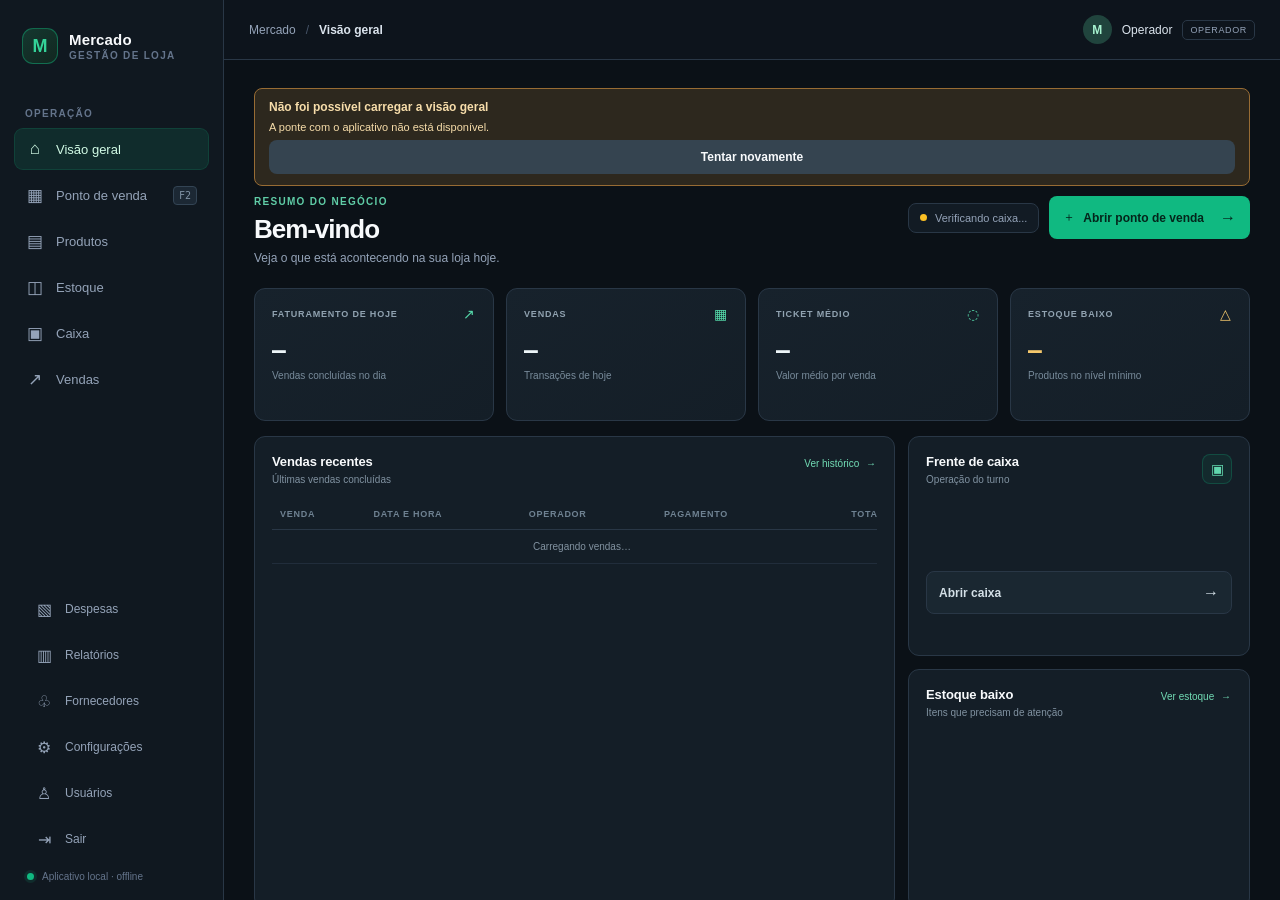
==== Web/home.html @ 5f2fdf57 "Publicar código inicial do CaixaLume" ====
<!doctype html>
<html lang="pt-BR">
  <head>
    <meta charset="utf-8" />
    <meta name="viewport" content="width=device-width, initial-scale=1, viewport-fit=cover" />
    <meta name="color-scheme" content="dark" />
    <title>Mercado · Visão geral</title>
    <link rel="stylesheet" href="./styles.css" />
    <link rel="stylesheet" href="./home.css" />
  </head>
  <body>
    <div class="app-shell">
      <aside class="sidebar" aria-label="Navegação principal">
        <div class="brand"><span class="brand-mark" aria-hidden="true">M</span><span class="brand-copy"><strong id="store-name">Mercado</strong><small>GESTÃO DE LOJA</small></span></div>
        <div class="nav-caption">OPERAÇÃO</div>
        <nav class="primary-nav">
          <button class="nav-item active" data-page="home.html" type="button" aria-current="page"><span class="nav-icon">⌂</span><span>Visão geral</span></button>
          <button class="nav-item" data-page="index.html" type="button"><span class="nav-icon">▦</span><span>Ponto de venda</span><kbd>F2</kbd></button>
          <button class="nav-item" data-page="products.html" type="button"><span class="nav-icon">▤</span><span>Produtos</span></button>
          <button class="nav-item" data-module="stock" type="button"><span class="nav-icon">◫</span><span>Estoque</span></button>
          <button class="nav-item" data-module="cash" type="button"><span class="nav-icon">▣</span><span>Caixa</span></button>
          <button class="nav-item" data-module="sales" type="button"><span class="nav-icon">↗</span><span>Vendas</span></button>
        </nav>
        <div class="sidebar-bottom">
          <button class="nav-item" data-module="expenses" type="button"><span class="nav-icon">▧</span><span>Despesas</span></button>
          <button class="nav-item" data-page="reports.html" type="button"><span class="nav-icon">▥</span><span>Relatórios</span></button>
          <button class="nav-item" data-module="suppliers" type="button"><span class="nav-icon">♧</span><span>Fornecedores</span></button>
          <button class="nav-item" data-module="settings" type="button"><span class="nav-icon">⚙</span><span>Configurações</span></button>
          <button class="nav-item" data-module="users" type="button"><span class="nav-icon">♙</span><span>Usuários</span></button>
          <button class="nav-item" id="logout-button" type="button"><span class="nav-icon">⇥</span><span>Sair</span></button>
          <div class="offline-status"><span class="connection-dot"></span><span>Aplicativo local · offline</span></div>
        </div>
      </aside>
      <main class="main-area">
        <header class="topbar"><div class="breadcrumbs"><span>Mercado</span><span class="crumb-separator">/</span><strong>Visão geral</strong></div><div class="topbar-actions"><span class="user-avatar" id="user-avatar">M</span><span class="user-label" id="user-label">Operador</span><span class="role-badge" id="user-role">OPERADOR</span></div></header>
        <section class="dashboard-view">
          <div class="checkout-status" id="dashboard-error" role="alert" hidden><strong>Não foi possível carregar a visão geral</strong><span id="dashboard-error-text"></span><button class="button button-secondary" id="retry-dashboard" type="button">Tentar novamente</button></div>
          <div class="dashboard-heading"><div><div class="eyebrow" id="today-label">RESUMO DO NEGÓCIO</div><h1 id="greeting">Bem-vindo</h1><p>Veja o que está acontecendo na sua loja hoje.</p></div><div class="heading-actions"><span class="cash-pill" id="cash-status"><span></span> Verificando caixa...</span><button class="button button-primary open-pos" data-page="index.html" type="button"><span>＋</span> Abrir ponto de venda <span class="button-arrow">→</span></button></div></div>
          <section class="metrics-grid" aria-label="Indicadores de hoje">
            <article class="metric-card"><div class="metric-label">FATURAMENTO DE HOJE <span>↗</span></div><strong id="revenue">—</strong><small>Vendas concluídas no dia</small></article>
            <article class="metric-card"><div class="metric-label">VENDAS <span>▦</span></div><strong id="sales-today">—</strong><small>Transações de hoje</small></article>
            <article class="metric-card"><div class="metric-label">TICKET MÉDIO <span>◌</span></div><strong id="average-ticket">—</strong><small>Valor médio por venda</small></article>
            <article class="metric-card warning-metric"><div class="metric-label">ESTOQUE BAIXO <span>△</span></div><strong id="low-stock-count">—</strong><small>Produtos no nível mínimo</small></article>
          </section>
          <section class="dashboard-grid">
            <article class="dashboard-card recent-card"><div class="card-heading"><div><h2>Vendas recentes</h2><p>Últimas vendas concluídas</p></div><button class="text-action" data-module="sales" type="button">Ver histórico <span>→</span></button></div><div class="table-wrap"><table><thead><tr><th>VENDA</th><th>DATA E HORA</th><th>OPERADOR</th><th>PAGAMENTO</th><th class="right">TOTAL</th></tr></thead><tbody id="recent-sales"><tr><td colspan="5" class="loading-cell">Carregando vendas…</td></tr></tbody></table></div><div class="empty-panel" id="sales-empty" hidden><span>▦</span><strong>Nenhuma venda por enquanto</strong><small>As vendas concluídas aparecerão aqui.</small></div></article>
            <article class="dashboard-card cash-card"><div class="card-heading"><div><h2>Frente de caixa</h2><p>Operação do turno</p></div><span class="cash-icon">▣</span></div><div class="cash-card-state" id="cash-card-state"></div><button class="button button-secondary" data-module="cash" type="button" id="cash-action">Abrir caixa <span class="button-arrow">→</span></button></article>
            <article class="dashboard-card stock-card"><div class="card-heading"><div><h2>Estoque baixo</h2><p>Itens que precisam de atenção</p></div><button class="text-action" data-module="stock" type="button">Ver estoque <span>→</span></button></div><div class="alert-list" id="stock-alerts"></div><div class="empty-panel compact" id="stock-empty" hidden><span>✓</span><strong>Estoque em dia</strong><small>Nenhum produto no nível mínimo.</small></div></article>
<article class="dashboard-card expired-card"><div class="card-heading"><div><h2>Produtos vencidos</h2><p>Confira a validade antes de vender. A política de bloqueio ainda não foi definida.</p></div><button class="text-action" data-page="products.html" type="button">Ver produtos →</button></div><div class="alert-list" id="expired-alerts"></div><div class="empty-panel compact" id="expired-empty" hidden><strong>Nenhum produto vencido</strong></div></article>
            <article class="dashboard-card expiry-card"><div class="card-heading"><div><h2>Próximos do vencimento</h2><p>Validade nos próximos 30 dias</p></div><button class="text-action" data-page="products.html" type="button">Ver produtos <span>→</span></button></div><div class="alert-list" id="expiry-alerts"></div><div class="empty-panel compact" id="expiry-empty" hidden><span>✓</span><strong>Nenhum alerta</strong><small>Não há produtos próximos do vencimento.</small></div></article>
          </section>
        </section>
      </main>
    </div>
    <div class="toast-region" id="toast-region" role="status" aria-live="polite"></div>
    <script src="./bridge.js" defer></script><script src="./ui.js" defer></script><script src="./home.js" defer></script>
  </body>
</html>
---- Web/styles.css ----
:root{color-scheme:dark;--canvas:#0b1117;--sidebar:#101820;--surface:#17212b;--raised:#1c2834;--border:#293746;--text:#f8fafc;--muted:#94a3b8;--subtle:#64748b;--green:#10b981;--green-hover:#0ea574;--green-soft:rgba(16,185,129,.12);--danger:#fb7185;--amber:#fbbf24;--shadow:0 24px 80px rgba(0,0,0,.44);font-family:'Segoe UI','Arial',sans-serif;font-synthesis:none;text-rendering:optimizeLegibility}
*{box-sizing:border-box}html,body{width:100%;height:100%;min-width:0;margin:0;overflow:hidden;background:var(--canvas);color:var(--text)}body{font-size:14px}.app-shell{height:100dvh;min-height:0;display:flex;overflow:hidden}.sidebar{width:224px;flex:0 0 224px;background:var(--sidebar);border-right:1px solid var(--border);display:flex;flex-direction:column;padding:22px 14px 14px;min-height:0}.brand{height:48px;display:flex;align-items:center;gap:11px;padding:0 8px;margin:0 0 38px}.brand-mark{width:36px;height:36px;border:1px solid rgba(16,185,129,.44);border-radius:11px;background:linear-gradient(145deg,#14372f,#122720);color:#34d399;font-size:18px;font-weight:700;display:grid;place-items:center}.brand-copy{display:grid;gap:2px}.brand-copy strong{font-size:15px;letter-spacing:.01em}.brand-copy small,.nav-caption,.eyebrow{font-size:10px;font-weight:700;letter-spacing:.13em;color:var(--subtle)}.nav-caption{padding:0 11px;margin-bottom:9px}.primary-nav{display:grid;gap:4px}.nav-item{height:42px;min-width:0;width:100%;display:flex;align-items:center;gap:12px;text-align:left;padding:0 11px;border:1px solid transparent;border-radius:9px;background:transparent;color:var(--muted);font:500 13px 'Segoe UI',sans-serif;cursor:pointer}.nav-item:hover:not(:disabled){background:#16232d;color:var(--text)}.nav-item:disabled{opacity:.5;cursor:default}.nav-item.active{color:#d1fae5;background:var(--green-soft);border-color:rgba(16,185,129,.15)}.nav-icon{width:18px;display:inline-grid;place-items:center;color:currentColor;font-size:17px}.nav-item kbd{margin-left:auto}.sidebar-bottom{margin-top:auto;padding:14px 9px 3px;display:flex;flex-direction:column;align-items:stretch;gap:4px;color:var(--subtle);font-size:11px}.sidebar-bottom .connection-dot{margin:10px 0 0 5px}.sidebar-bottom .nav-item{font:500 12px 'Segoe UI',sans-serif}.sidebar-bottom .nav-item .nav-icon{font-size:16px}.connection-dot{width:7px;height:7px;border-radius:50%;background:var(--green);box-shadow:0 0 0 3px var(--green-soft)}.main-area{flex:1;min-width:0;display:flex;flex-direction:column;min-height:0}.topbar{height:60px;flex:0 0 60px;padding:0 25px;border-bottom:1px solid var(--border);display:flex;align-items:center;justify-content:space-between;background:rgba(16,24,32,.62)}.breadcrumbs{display:flex;align-items:center;gap:10px;color:var(--muted);font-size:12px}.crumb-separator{color:#475569}.breadcrumbs strong{color:#dbe4ed;font-weight:600}.topbar-actions{display:flex;align-items:center;gap:10px;font-size:12px;color:#dbe4ed}.user-avatar{width:29px;height:29px;border-radius:50%;background:#20443d;color:#a7f3d0;display:grid;place-items:center;font-weight:700}.role-badge{padding:4px 7px;border:1px solid var(--border);border-radius:5px;color:var(--muted);font-size:9px;letter-spacing:.07em}.workspace{display:grid;grid-template-columns:minmax(0,1.85fr) minmax(315px,.95fr);gap:0;flex:1;min-height:0;overflow:hidden}.catalog-panel{padding:26px 27px 22px;min-width:0;display:flex;flex-direction:column;min-height:0}.page-heading{display:flex;align-items:center;justify-content:space-between;gap:16px;margin-bottom:21px}.eyebrow{color:#60cda7}.page-heading h1{font-size:23px;line-height:1.2;letter-spacing:-.035em;margin:7px 0 5px;font-weight:650}.page-heading p,.modal-description{margin:0;color:var(--muted);font-size:12px}.cash-pill{flex-shrink:0;display:flex;align-items:center;gap:8px;padding:8px 11px;border:1px solid var(--border);border-radius:8px;background:#121b24;color:var(--muted);font-size:11px}.cash-pill>span{width:7px;height:7px;background:var(--amber);border-radius:50%}.cash-pill.open{color:#9ae6c8;border-color:rgba(16,185,129,.28);background:rgba(16,185,129,.07)}.cash-pill.open>span{background:var(--green)}.cash-pill.closed{cursor:pointer}.cash-pill.closed:hover{border-color:rgba(16,185,129,.55)}.catalog-toolbar{display:flex;align-items:center;gap:12px;margin-bottom:14px}.search-box{height:42px;display:flex;align-items:center;gap:10px;flex:1;min-width:0;padding:0 11px;border:1px solid var(--border);border-radius:8px;background:#111a23;color:var(--muted)}.search-box:focus-within{border-color:rgba(16,185,129,.65);box-shadow:0 0 0 3px rgba(16,185,129,.09)}.search-box>span{font-size:21px;line-height:1;color:#718096}.search-box input{min-width:0;flex:1;border:0;outline:0;background:transparent;color:var(--text);font:13px 'Segoe UI',sans-serif}.search-box input::placeholder{color:#68798a}.result-count{font-size:11px;color:var(--subtle);white-space:nowrap}kbd{font:10px Consolas,monospace;color:#7f91a3;background:#1c2834;border:1px solid #334454;border-radius:4px;padding:3px 5px}.category-strip{display:flex;gap:7px;overflow-x:auto;overflow-y:hidden;scrollbar-width:thin;scrollbar-color:#344451 transparent;padding:0 0 11px;margin-bottom:7px;flex-shrink:0}.category-chip{height:30px;white-space:nowrap;padding:0 12px;border:1px solid var(--border);border-radius:7px;background:transparent;color:var(--muted);font:500 11px 'Segoe UI',sans-serif;cursor:pointer}.category-chip:hover{color:var(--text);background:#18232d}.category-chip.selected{background:var(--green-soft);border-color:rgba(16,185,129,.35);color:#83e4bd}.product-grid{display:grid;grid-template-columns:repeat(auto-fill,minmax(min(100%,185px),1fr));grid-auto-rows:minmax(130px,auto);gap:10px;overflow:auto;min-height:0;align-content:start;padding:2px 5px 12px 1px;scrollbar-width:thin;scrollbar-color:#344451 transparent}.product-card{min-width:0;position:relative;border:1px solid var(--border);border-radius:10px;background:linear-gradient(145deg,#17212b,#141e27);padding:11px;display:flex;flex-direction:column;gap:8px;cursor:pointer;transition:border-color .16s,transform .16s,background .16s;outline:none}.product-card:hover,.product-card:focus-visible{border-color:rgba(16,185,129,.58);transform:translateY(-1px);background:#192630}.product-top{display:flex;align-items:flex-start;justify-content:space-between;gap:8px}.product-visual{width:41px;height:41px;border-radius:9px;background:linear-gradient(140deg,#203a39,#1d2c33);object-fit:cover;display:grid;place-items:center;color:#8cddbf;font-size:18px;flex:0 0 auto}.product-category{font-size:9px;color:#7c91a1;text-align:right;line-height:1.35;max-width:88px;overflow:hidden;text-overflow:ellipsis;white-space:nowrap;margin-top:3px}.product-name{font-size:12px;font-weight:600;line-height:1.35;display:-webkit-box;-webkit-box-orient:vertical;-webkit-line-clamp:2;overflow:hidden;min-height:32px}.product-meta{display:flex;align-items:center;justify-content:space-between;gap:5px;margin-top:auto}.product-price{font:600 13px Consolas,monospace;color:#5be0ae;white-space:nowrap}.product-unit{font:10px Consolas,monospace;color:#7e91a0}.product-stock{font-size:10px;color:#8293a3;display:flex;align-items:center;gap:5px}.stock-dot{width:5px;height:5px;border-radius:50%;background:#34d399}.product-stock.low{color:#f4c970}.product-stock.low .stock-dot{background:var(--amber)}.add-mark{position:absolute;right:9px;top:9px;width:20px;height:20px;display:grid;place-items:center;border-radius:6px;background:rgba(16,185,129,.1);color:#53d6a9;opacity:0;font-size:14px}.product-card:hover .add-mark,.product-card:focus-visible .add-mark{opacity:1}.empty-state{grid-column:1/-1;min-height:180px;display:grid;align-content:center;justify-items:center;text-align:center;color:var(--muted);gap:8px}.empty-icon{font-size:24px;color:#4e6575}.empty-state strong{font-size:13px;color:#d8e1e9}.empty-state small{font-size:11px;color:var(--subtle)}
.cart-panel{border-left:1px solid var(--border);background:#101820;display:flex;flex-direction:column;min-width:0;min-height:0;padding:23px 19px 15px}.cart-heading{display:flex;align-items:center;justify-content:space-between;padding-bottom:16px;border-bottom:1px solid var(--border);flex-shrink:0}.cart-heading h2{margin:6px 0 0;font-size:16px;letter-spacing:-.02em;display:flex;align-items:center;gap:8px}.cart-badge{font:11px Consolas,monospace;color:#8be0bf;background:rgba(16,185,129,.14);border-radius:6px;padding:3px 6px}.icon-button{width:32px;height:32px;border-radius:7px;background:transparent;border:1px solid transparent;color:#91a1af;font:20px 'Segoe UI',sans-serif;cursor:pointer;display:grid;place-items:center}.icon-button:hover:not(:disabled){background:#1b2832;border-color:var(--border);color:var(--text)}.icon-button:disabled{opacity:.35;cursor:default}.cart-list{flex:1;min-height:0;overflow:auto;padding:6px 2px;scrollbar-width:thin;scrollbar-color:#344451 transparent}.cart-empty{height:100%;min-height:150px;display:grid;align-content:center;justify-items:center;text-align:center;gap:9px;color:var(--subtle)}.cart-empty-icon{width:46px;height:46px;border:1px solid var(--border);border-radius:14px;display:grid;place-items:center;color:#688092;font-size:20px}.cart-empty strong{font-size:12px;font-weight:600;color:#aebdca}.cart-empty span{font-size:11px}.cart-row{padding:12px 0;border-bottom:1px solid rgba(41,55,70,.72);display:grid;gap:9px}.cart-row-heading{display:flex;align-items:flex-start;justify-content:space-between;gap:10px}.cart-row-name{min-width:0;font-size:12px;line-height:1.4;font-weight:600;color:#e3eaf0}.cart-row-price{font:11px Consolas,monospace;white-space:nowrap;color:#74dcb6}.cart-row-controls{display:flex;align-items:center;justify-content:space-between}.quantity-control{display:flex;align-items:center;gap:8px}.quantity-control button{width:25px;height:24px;background:#18232d;border:1px solid var(--border);border-radius:6px;color:#dbe6ed;font-size:14px;cursor:pointer}.quantity-control button:hover{border-color:#4b687a;background:#202f3a}.quantity-value{min-width:36px;text-align:center;font:11px Consolas,monospace}.cart-row-total{font:11px Consolas,monospace;color:#d5e0e8}.remove-item{background:none;border:0;color:#687b8b;font-size:16px;cursor:pointer;padding:2px 5px}.remove-item:hover{color:var(--danger)}.cart-footer{border-top:1px solid var(--border);padding-top:14px;flex-shrink:0}.total-row,.grand-total{display:flex;align-items:center;justify-content:space-between;padding:5px 0;color:#8293a2;font-size:11px}.total-row strong{font:11px Consolas,monospace;color:#b8c5cf}.grand-total{margin-top:8px;padding:11px 0;border-top:1px solid var(--border);color:#ecf4f8;font-size:12px;font-weight:600}.grand-total strong{font:600 18px Consolas,monospace;color:#4ee0ac}.button{height:43px;display:flex;align-items:center;justify-content:center;gap:8px;border:0;border-radius:8px;font:600 12px 'Segoe UI',sans-serif;cursor:pointer;transition:background .15s,opacity .15s}.button-primary{background:var(--green);color:#04251b}.button-primary:hover:not(:disabled){background:var(--green-hover)}.button:disabled{opacity:.37;cursor:not-allowed}.charge-button{width:100%;padding:0 13px;justify-content:flex-start;margin-top:5px}.charge-button>strong{font:600 12px Consolas,monospace;margin-left:auto}.button-arrow{margin-left:auto;font-size:16px}.shortcut-hint{text-align:center;color:#718291;font-size:10px;margin-top:9px}.shortcut-hint kbd{margin-left:3px;font-size:9px}
.toast-region{position:fixed;z-index:10;right:20px;top:72px;display:grid;gap:8px;pointer-events:none}.toast{max-width:min(390px,calc(100vw - 32px));padding:12px 15px;border-radius:9px;background:#1c2933;border:1px solid #354857;box-shadow:var(--shadow);color:#e8eff4;font-size:12px;animation:toast-in .2s ease-out}.toast.error{border-color:rgba(251,113,133,.4)}@keyframes toast-in{from{opacity:0;transform:translateY(-6px)}to{opacity:1;transform:translateY(0)}}.modal{width:min(440px,calc(100vw - 28px));max-width:calc(100vw - 28px);max-height:calc(100dvh - 28px);padding:0;border:1px solid #344554;border-radius:14px;background:#151f28;color:var(--text);box-shadow:var(--shadow);overflow:auto}.modal::backdrop{background:rgba(2,7,12,.74);backdrop-filter:blur(4px)}.modal-card{padding:22px;display:flex;flex-direction:column;gap:13px}.modal-header{display:flex;align-items:center;justify-content:space-between;margin-bottom:4px}.modal-header h2,.success-card h2{font-size:18px;letter-spacing:-.025em;margin:6px 0 0}.payment-total{padding:14px;border:1px solid var(--border);border-radius:9px;background:#111a22;display:flex;align-items:center;justify-content:space-between;color:var(--muted);font-size:12px}.payment-total strong{font:600 17px Consolas,monospace;color:#ecf5f8}.payment-methods{padding:0;margin:2px 0 0;border:0;display:grid;grid-template-columns:repeat(2,minmax(0,1fr));gap:8px}.payment-methods legend{font-size:10px;color:#8c9eac;margin-bottom:8px}.payment-option{height:40px;min-width:0;display:flex;align-items:center;gap:8px;padding:0 11px;border:1px solid var(--border);border-radius:8px;color:#b7c4ce;font-size:11px;cursor:pointer}.payment-option:hover{background:#192630}.payment-option.selected{border-color:#11986d;color:#7ce0b9;background:rgba(16,185,129,.08)}.payment-option input{position:absolute;opacity:0;pointer-events:none}.payment-option:focus-within{outline:2px solid rgba(16,185,129,.55);outline-offset:2px}.method-icon{font-size:14px}.field-label{font-size:10px;color:#91a2af;margin:1px 0 -8px}.money-input{height:42px;display:flex;align-items:center;gap:8px;padding:0 11px;background:#101820;border:1px solid var(--border);border-radius:8px;color:#8b9ba8;font:11px Consolas,monospace}.money-input:focus-within{border-color:rgba(16,185,129,.65)}.money-input input{min-width:0;width:100%;height:100%;border:0;outline:0;background:transparent;color:var(--text);font:13px Consolas,monospace}.money-input input::-webkit-inner-spin-button{opacity:.45}.change-row{display:flex;justify-content:space-between;color:#8394a2;font-size:11px;padding:0 2px}.change-row strong{font:600 12px Consolas,monospace;color:#51dda9}.confirm-payment{width:100%;margin-top:4px;padding:0 14px}.form-error{min-height:0;margin:0;color:#fda4af;font-size:11px}.form-error:empty{display:none}.success-card{text-align:center;align-items:center;padding:29px 24px 23px}.success-mark{width:48px;height:48px;border-radius:50%;display:grid;place-items:center;background:rgba(16,185,129,.14);color:#48dfa9;font-size:24px;margin-bottom:3px}.success-card h2{margin:0}.success-card p{color:var(--muted);font:12px Consolas,monospace;margin:0 0 5px}.success-card .button{width:100%;justify-content:center}.success-card .button-arrow{margin-left:0}.modal-description{line-height:1.6}.modal :focus-visible{outline:2px solid rgba(16,185,129,.72);outline-offset:2px}
@media(max-width:1240px){.sidebar{width:190px;flex-basis:190px}.workspace{grid-template-columns:minmax(0,1.7fr) minmax(300px,.95fr)}.catalog-panel{padding:22px 18px}.product-grid{grid-template-columns:repeat(auto-fill,minmax(min(100%,165px),1fr))}.user-label{display:none}}
@media(max-width:1020px){.sidebar{width:66px;flex-basis:66px;padding:16px 9px}.brand{justify-content:center;padding:0;margin-bottom:30px}.brand-copy,.nav-caption,.nav-item>span:not(.nav-icon),.nav-item kbd,.sidebar-bottom>span:last-child{display:none}.sidebar-bottom .nav-item{justify-content:center;padding:0}.sidebar-bottom .connection-dot{display:block}.nav-item{justify-content:center;padding:0}.sidebar-bottom{justify-content:center;padding:14px 0}.workspace{grid-template-columns:minmax(0,1fr) minmax(285px,38%)}.catalog-panel{padding:18px 14px}.page-heading h1{font-size:20px}.product-grid{grid-template-columns:repeat(auto-fill,minmax(min(100%,150px),1fr));gap:8px}.cart-panel{padding:19px 14px 13px}}
@media(max-width:760px){.topbar{height:52px;flex-basis:52px;padding:0 14px}.workspace{display:flex;flex-direction:column;overflow:auto}.catalog-panel{flex:0 0 auto;min-height:48dvh;padding:17px 14px}.page-heading{align-items:flex-start}.cash-pill{max-width:46%;white-space:normal;line-height:1.35}.catalog-toolbar{margin-bottom:10px}.product-grid{grid-template-columns:repeat(auto-fill,minmax(min(100%,158px),1fr));max-height:42dvh}.cart-panel{min-height:330px;flex:1;border-left:0;border-top:1px solid var(--border);padding:16px 14px 12px}.cart-list{min-height:125px}.cart-footer{background:#101820}.result-count{display:none}.role-badge{display:none}}
@media(max-width:450px){.sidebar{width:52px;flex-basis:52px;padding:12px 6px}.topbar{padding:0 10px}.breadcrumbs{gap:6px;font-size:11px}.topbar-actions{gap:7px}.catalog-panel{padding:14px 10px}.page-heading h1{font-size:18px}.page-heading p{font-size:11px}.cash-pill{font-size:10px;padding:7px 8px}.product-grid{grid-template-columns:repeat(2,minmax(0,1fr));grid-auto-rows:minmax(128px,auto)}.product-card{padding:9px}.product-name{font-size:11px}.product-price{font-size:11px}.modal-card{padding:18px}.payment-option{padding:0 8px}}
.quantity-control input.quantity-value{width:76px;min-width:64px;max-width:90px;padding:5px;border:1px solid var(--border);border-radius:5px;background:#101820;color:var(--text);font:12px Consolas,monospace}.quantity-control input:focus{outline:2px solid var(--green)}.adjustment-button{width:100%;height:32px;font-size:11px;margin:5px 0}.modal select{width:100%;padding:10px;background:#101820;color:var(--text);border:1px solid var(--border);border-radius:6px}.modal-description{margin:0;font-size:11px;color:var(--muted)}.expired-card{border-color:#a54d60}.expired-card h2,.expired-card .alert-detail{color:#fda4af}.cart-row-controls{gap:6px}.cart-footer{max-height:52dvh;overflow:auto}.sidebar{overflow-y:auto}.cash-pill{font-family:inherit;cursor:pointer}.quantity-control{gap:4px}
@media(max-height:640px){.cart-heading{padding-bottom:8px}.cart-panel{padding-top:12px}.cart-footer{padding-top:7px}.cart-list{min-height:70px}.shortcut-hint{display:none}.page-heading{margin-bottom:12px}}
@media(prefers-reduced-motion:reduce){*,*::before,*::after{animation-duration:.01ms!important;transition-duration:.01ms!important;scroll-behavior:auto!important}}
[hidden]{display:none!important}
.checkout-status{display:grid;gap:7px;padding:11px 14px;margin:0 0 10px;border:1px solid #986c34;border-radius:8px;background:#2d281e;color:#f7ddaa;font-size:11px}.checkout-status strong{font-size:12px}.checkout-status .button{width:100%;height:34px;background:#354450;color:#f8fafc}.field-help{color:#aebdca;font-size:11px}.quantity-unit{color:#aebdca;font-size:11px}.cart-row-price{white-space:normal}
.toast .undo-button{margin-left:8px;border:0;background:transparent;color:#8cebc5;font:600 12px 'Segoe UI',sans-serif;text-decoration:underline;cursor:pointer;pointer-events:auto}.toast-region:has(.undo-button){pointer-events:auto}
---- Web/home.css ----
.dashboard-view{flex:1;min-height:0;overflow:auto;padding:28px 30px 30px;scrollbar-width:thin;scrollbar-color:#344451 transparent}.dashboard-heading{display:flex;align-items:flex-start;justify-content:space-between;gap:18px;margin-bottom:23px}.dashboard-heading h1{font-size:26px;letter-spacing:-.04em;line-height:1.2;margin:7px 0 6px;font-weight:650}.dashboard-heading p{margin:0;color:var(--muted);font-size:12px}.heading-actions{display:flex;align-items:center;gap:10px}.open-pos{padding:0 14px;white-space:nowrap}.open-pos .button-arrow{margin-left:8px}.metrics-grid{display:grid;grid-template-columns:repeat(4,minmax(0,1fr));gap:12px;margin-bottom:15px}.metric-card{min-width:0;min-height:133px;padding:17px;border:1px solid var(--border);border-radius:11px;background:linear-gradient(145deg,#17222c,#141e27);display:flex;flex-direction:column;align-items:flex-start}.metric-label{width:100%;display:flex;align-items:center;justify-content:space-between;gap:8px;color:#91a3b1;font-size:9px;font-weight:700;letter-spacing:.09em}.metric-label span{font-size:14px;color:#55d9aa}.metric-card>strong{font:600 23px Consolas,monospace;color:#edf5f8;margin:15px 0 7px;white-space:nowrap;overflow:hidden;text-overflow:ellipsis;max-width:100%}.metric-card>small{color:#788b9b;font-size:10px}.warning-metric .metric-label span,.warning-metric>strong{color:#f5c86c}.dashboard-grid{display:grid;grid-template-columns:minmax(0,1.5fr) minmax(255px,.8fr);grid-template-rows:minmax(220px,auto) minmax(240px,auto);gap:13px;align-items:stretch}.dashboard-card{min-width:0;border:1px solid var(--border);border-radius:11px;background:#141e27;padding:17px;overflow:hidden}.recent-card{grid-row:span 2}.card-heading{display:flex;align-items:flex-start;justify-content:space-between;gap:10px;margin-bottom:14px}.card-heading h2{font-size:13px;font-weight:650;margin:0 0 5px;letter-spacing:-.01em}.card-heading p{font-size:10px;color:#8092a1;margin:0}.text-action{border:0;background:transparent;color:#72dcb5;font:500 10px 'Segoe UI',sans-serif;white-space:nowrap;cursor:pointer;padding:4px 1px}.text-action:hover{color:#b4f4da}.text-action span{padding-left:4px}.table-wrap{width:100%;overflow:auto;scrollbar-width:thin;scrollbar-color:#344451 transparent}table{width:100%;min-width:620px;border-collapse:collapse;text-align:left}th{font-size:9px;letter-spacing:.08em;font-weight:700;color:#6f8292;padding:10px 8px;border-bottom:1px solid var(--border);white-space:nowrap}td{font-size:10px;color:#c2ced7;padding:11px 8px;border-bottom:1px solid rgba(41,55,70,.65);white-space:nowrap}td:first-child{font:10px Consolas,monospace;color:#65d9ad}td.right,th.right{text-align:right}.loading-cell{color:#8292a0!important;text-align:center!important;font-family:'Segoe UI',sans-serif!important}.payment-badge{display:inline-flex;padding:4px 7px;border:1px solid #304150;border-radius:5px;color:#b7c7d2;font-size:9px}.cash-icon{width:30px;height:30px;display:grid;place-items:center;border:1px solid rgba(16,185,129,.23);border-radius:8px;color:#61d6ad;background:rgba(16,185,129,.08)}.cash-card-state{min-height:72px;display:grid;align-content:center;gap:7px}.cash-card-state strong{font-size:15px}.cash-card-state span{font-size:10px;color:#889aa7}.cash-card .button-secondary{width:100%;padding:0 12px;border:1px solid var(--border);background:#1a2731;color:#d4e0e7;justify-content:flex-start}.cash-card .button-secondary:hover{border-color:#497264;background:#1e302f}.cash-card .button-secondary .button-arrow{margin-left:auto}.alert-list{display:grid}.alert-row{min-width:0;display:flex;align-items:center;justify-content:space-between;gap:12px;padding:10px 0;border-bottom:1px solid rgba(41,55,70,.65)}.alert-row:last-child{border-bottom:0}.alert-name{min-width:0;overflow:hidden;text-overflow:ellipsis;white-space:nowrap;color:#d7e1e8;font-size:10px}.alert-detail{flex:0 0 auto;text-align:right;color:#f4c76d;font:10px Consolas,monospace}.expiry-card .alert-detail{color:#b5a3ed}.empty-panel{min-height:150px;display:grid;align-content:center;justify-items:center;text-align:center;gap:7px;color:#657c8c}.empty-panel>span{font-size:18px;color:#63d9ad}.empty-panel strong{font-size:11px;color:#c1ced7}.empty-panel small{font-size:10px;color:#7f91a0}.empty-panel.compact{min-height:105px}.offline-status{display:flex;align-items:center;gap:8px;color:var(--subtle);font-size:10px;padding:7px 4px 1px}.sidebar-bottom .connection-dot{margin:0;width:7px;height:7px}
@media(max-width:1240px){.dashboard-view{padding:22px 20px}.dashboard-grid{grid-template-columns:minmax(0,1.4fr) minmax(230px,.8fr)}.metric-card{padding:14px}.metric-card>strong{font-size:20px}}
@media(max-width:1020px){.dashboard-view{padding:18px 16px}.dashboard-heading{flex-wrap:wrap}.heading-actions{width:100%;justify-content:space-between}.metrics-grid{grid-template-columns:repeat(2,minmax(0,1fr))}.dashboard-grid{grid-template-columns:minmax(0,1fr) minmax(0,1fr)}.recent-card{grid-row:auto;grid-column:span 2}.sidebar-bottom .nav-item{justify-content:center;padding:0}.sidebar-bottom .offline-status>span:last-child{display:none}.sidebar-bottom .offline-status{justify-content:center}}
@media(max-width:760px){.dashboard-view{padding:16px 13px}.dashboard-heading h1{font-size:21px}.dashboard-heading{margin-bottom:17px}.heading-actions{align-items:flex-start;flex-direction:column}.heading-actions .cash-pill{max-width:none}.metrics-grid{gap:8px}.metric-card{min-height:116px;padding:12px}.metric-card>strong{font-size:18px;margin:13px 0 6px}.metric-label{font-size:8px}.dashboard-grid{grid-template-columns:minmax(0,1fr);grid-template-rows:auto}.recent-card{grid-column:auto}.dashboard-card{padding:14px}.cash-card{min-height:185px}}
@media(max-width:450px){.dashboard-view{padding:13px 9px}.metrics-grid{gap:7px}.metric-card{padding:10px}.metric-card>strong{font-size:15px}.metric-card>small{font-size:9px}.open-pos{width:100%}.card-heading{flex-wrap:wrap}}
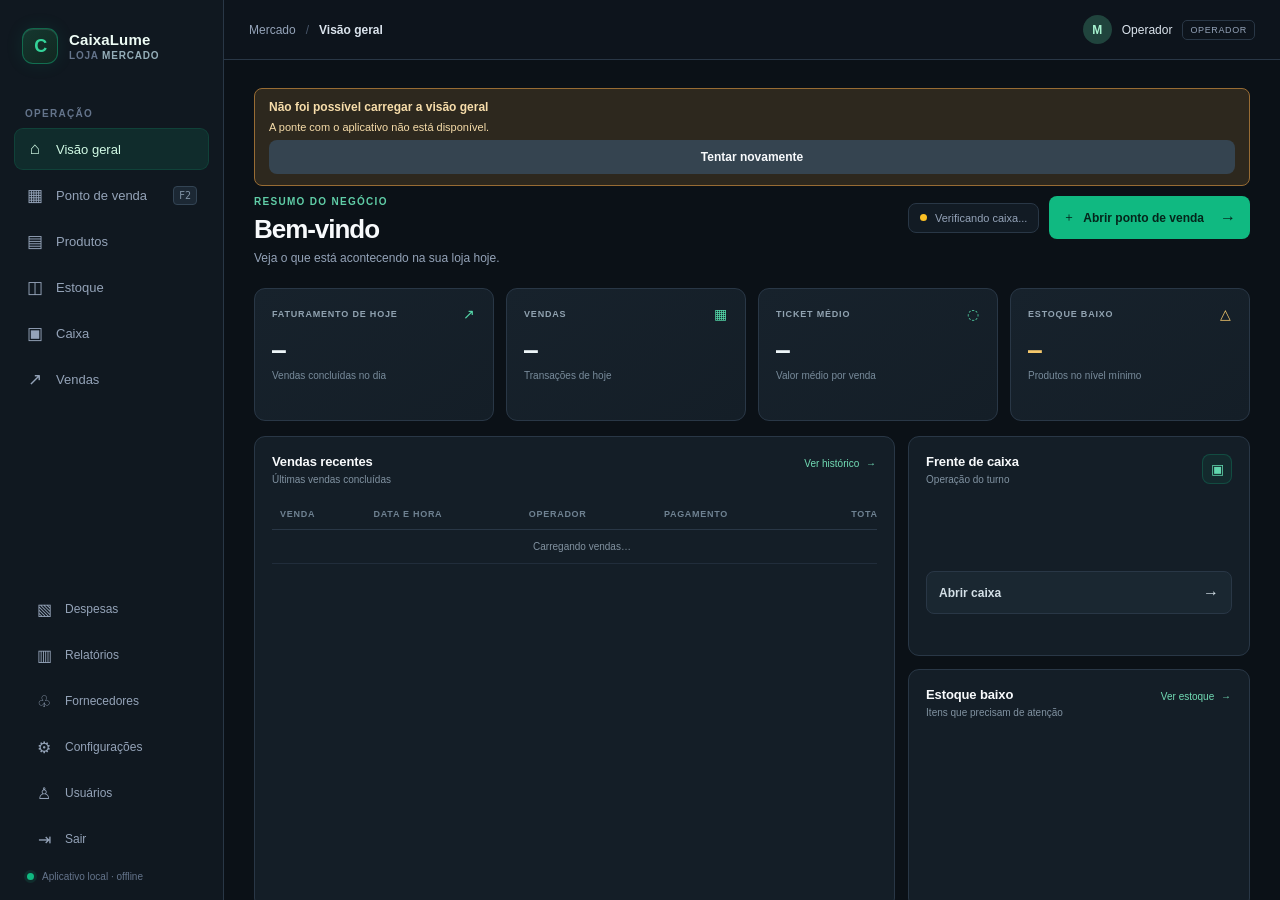
==== commit a9de76ff: "Melhora navegacao e fluxo inicial do CaixaLume 0.1.3" ====
--- a/Web/home.html
+++ b/Web/home.html
@@ -11,7 +11,7 @@
   <body>
     <div class="app-shell">
       <aside class="sidebar" aria-label="Navegação principal">
-        <div class="brand"><span class="brand-mark" aria-hidden="true">M</span><span class="brand-copy"><strong id="store-name">Mercado</strong><small>GESTÃO DE LOJA</small></span></div>
+        <div class="brand"><span class="brand-mark" aria-hidden="true">C</span><span class="brand-copy"><strong>CaixaLume</strong><small>LOJA <span id="store-name">Mercado</span></small></span></div>
         <div class="nav-caption">OPERAÇÃO</div>
         <nav class="primary-nav">
           <button class="nav-item active" data-page="home.html" type="button" aria-current="page"><span class="nav-icon">⌂</span><span>Visão geral</span></button>
@@ -36,6 +36,14 @@
         <section class="dashboard-view">
           <div class="checkout-status" id="dashboard-error" role="alert" hidden><strong>Não foi possível carregar a visão geral</strong><span id="dashboard-error-text"></span><button class="button button-secondary" id="retry-dashboard" type="button">Tentar novamente</button></div>
           <div class="dashboard-heading"><div><div class="eyebrow" id="today-label">RESUMO DO NEGÓCIO</div><h1 id="greeting">Bem-vindo</h1><p>Veja o que está acontecendo na sua loja hoje.</p></div><div class="heading-actions"><span class="cash-pill" id="cash-status"><span></span> Verificando caixa...</span><button class="button button-primary open-pos" data-page="index.html" type="button"><span>＋</span> Abrir ponto de venda <span class="button-arrow">→</span></button></div></div>
+          <section class="getting-started" id="getting-started" aria-labelledby="getting-started-title" hidden>
+            <div class="getting-started-heading"><div><span class="eyebrow">COMECE POR AQUI</span><h2 id="getting-started-title">Prepare sua primeira venda</h2><p>Um caminho simples para deixar a loja pronta para operar.</p></div><span class="getting-started-progress" id="getting-started-progress">Primeiros passos</span></div>
+            <div class="getting-started-steps">
+              <article class="setup-step" id="setup-step-products" data-step="products"><span class="setup-step-number" aria-hidden="true">01</span><div class="setup-step-content"><h3>Cadastre seus produtos</h3><p>Informe nome, preço e estoque dos itens que você vende.</p><button class="setup-step-action" type="button" data-page="products.html">Ir para produtos <span aria-hidden="true">→</span></button></div><span class="setup-step-state" aria-label="Pendente">Pendente</span></article>
+              <article class="setup-step" id="setup-step-cash" data-step="cash"><span class="setup-step-number" aria-hidden="true">02</span><div class="setup-step-content"><h3>Abra o caixa</h3><p>Registre o saldo inicial antes de receber pagamentos.</p><button class="setup-step-action" type="button" data-module="cash">Ir para caixa <span aria-hidden="true">→</span></button></div><span class="setup-step-state" aria-label="Pendente">Pendente</span></article>
+              <article class="setup-step" id="setup-step-sale" data-step="sale"><span class="setup-step-number" aria-hidden="true">03</span><div class="setup-step-content"><h3>Faça sua primeira venda</h3><p>Leia o código de barras ou escolha um produto no catálogo.</p><button class="setup-step-action" type="button" data-page="index.html">Abrir ponto de venda <span aria-hidden="true">→</span></button></div><span class="setup-step-state" aria-label="Pendente">Pendente</span></article>
+            </div>
+          </section>
           <section class="metrics-grid" aria-label="Indicadores de hoje">
             <article class="metric-card"><div class="metric-label">FATURAMENTO DE HOJE <span>↗</span></div><strong id="revenue">—</strong><small>Vendas concluídas no dia</small></article>
             <article class="metric-card"><div class="metric-label">VENDAS <span>▦</span></div><strong id="sales-today">—</strong><small>Transações de hoje</small></article>
--- a/Web/styles.css
+++ b/Web/styles.css
@@ -13,3 +13,4 @@
 [hidden]{display:none!important}
 .checkout-status{display:grid;gap:7px;padding:11px 14px;margin:0 0 10px;border:1px solid #986c34;border-radius:8px;background:#2d281e;color:#f7ddaa;font-size:11px}.checkout-status strong{font-size:12px}.checkout-status .button{width:100%;height:34px;background:#354450;color:#f8fafc}.field-help{color:#aebdca;font-size:11px}.quantity-unit{color:#aebdca;font-size:11px}.cart-row-price{white-space:normal}
 .toast .undo-button{margin-left:8px;border:0;background:transparent;color:#8cebc5;font:600 12px 'Segoe UI',sans-serif;text-decoration:underline;cursor:pointer;pointer-events:auto}.toast-region:has(.undo-button){pointer-events:auto}
+.brand-copy{min-width:0;overflow:hidden}.brand-copy strong{color:#eefcf5;white-space:nowrap}.brand-copy small{display:block;white-space:nowrap;overflow:hidden;text-overflow:ellipsis;letter-spacing:.08em}.brand-copy #store-name{text-transform:uppercase;color:#95aeb9}.brand-mark{font-weight:800;letter-spacing:-.08em;box-shadow:inset 0 1px 0 rgba(255,255,255,.09),0 0 18px rgba(16,185,129,.1)}
--- a/Web/home.css
+++ b/Web/home.css
@@ -3,3 +3,8 @@
 @media(max-width:1020px){.dashboard-view{padding:18px 16px}.dashboard-heading{flex-wrap:wrap}.heading-actions{width:100%;justify-content:space-between}.metrics-grid{grid-template-columns:repeat(2,minmax(0,1fr))}.dashboard-grid{grid-template-columns:minmax(0,1fr) minmax(0,1fr)}.recent-card{grid-row:auto;grid-column:span 2}.sidebar-bottom .nav-item{justify-content:center;padding:0}.sidebar-bottom .offline-status>span:last-child{display:none}.sidebar-bottom .offline-status{justify-content:center}}
 @media(max-width:760px){.dashboard-view{padding:16px 13px}.dashboard-heading h1{font-size:21px}.dashboard-heading{margin-bottom:17px}.heading-actions{align-items:flex-start;flex-direction:column}.heading-actions .cash-pill{max-width:none}.metrics-grid{gap:8px}.metric-card{min-height:116px;padding:12px}.metric-card>strong{font-size:18px;margin:13px 0 6px}.metric-label{font-size:8px}.dashboard-grid{grid-template-columns:minmax(0,1fr);grid-template-rows:auto}.recent-card{grid-column:auto}.dashboard-card{padding:14px}.cash-card{min-height:185px}}
 @media(max-width:450px){.dashboard-view{padding:13px 9px}.metrics-grid{gap:7px}.metric-card{padding:10px}.metric-card>strong{font-size:15px}.metric-card>small{font-size:9px}.open-pos{width:100%}.card-heading{flex-wrap:wrap}}
+.getting-started{margin:0 0 18px;padding:21px;border:1px solid rgba(16,185,129,.32);border-radius:13px;background:linear-gradient(120deg,rgba(16,185,129,.1),rgba(20,30,39,.98) 56%);box-shadow:0 15px 38px rgba(0,0,0,.12)}
+.getting-started-heading{display:flex;align-items:flex-start;justify-content:space-between;gap:16px;margin-bottom:17px}.getting-started-heading h2{margin:6px 0;font-size:19px;letter-spacing:-.025em}.getting-started-heading p{margin:0;color:#a9bbc7;font-size:12px;line-height:1.45}.getting-started-progress{flex:none;border:1px solid rgba(16,185,129,.3);border-radius:20px;background:rgba(16,185,129,.09);color:#9ae8c9;padding:6px 10px;font-size:10px;font-weight:700;white-space:nowrap}
+.getting-started-steps{display:grid;grid-template-columns:repeat(3,minmax(0,1fr));gap:10px}.setup-step{min-width:0;min-height:156px;display:flex;align-items:flex-start;gap:12px;padding:15px;border:1px solid #344754;border-radius:10px;background:#121d25}.setup-step-number{flex:none;display:grid;place-items:center;width:30px;height:30px;border-radius:8px;background:#21352f;color:#7ae0b3;font:700 11px Consolas,monospace}.setup-step-content{min-width:0;flex:1;display:flex;flex-direction:column;align-items:flex-start;min-height:124px}.setup-step h3{margin:1px 0 5px;font-size:12px;color:#eff8f3}.setup-step p{margin:0 0 12px;color:#9aadb9;font-size:11px;line-height:1.45}.setup-step-action{margin-top:auto;padding:0;border:0;background:transparent;color:#7de5b8;font:600 11px 'Segoe UI',sans-serif;cursor:pointer;text-align:left}.setup-step-action:hover,.setup-step-action:focus-visible{color:#c2ffe1;text-decoration:underline}.setup-step-action span{margin-left:3px}.setup-step-state{flex:none;border-radius:4px;padding:3px 5px;background:#3b3220;color:#f5cd81;font-size:9px;font-weight:600}.setup-step.done{border-color:rgba(16,185,129,.35);background:rgba(16,185,129,.05)}.setup-step.done .setup-step-number,.setup-step.done .setup-step-state{background:rgba(16,185,129,.16);color:#8de8c0}.setup-step.done .setup-step-action{display:none}.setup-step.current{border-color:rgba(16,185,129,.58);box-shadow:0 0 0 1px rgba(16,185,129,.12)}
+@media(max-width:1250px){.getting-started-steps{grid-template-columns:1fr}.setup-step{min-height:0}.setup-step-content{min-height:0}.setup-step p{margin-bottom:8px}.setup-step-action{margin-top:3px}}
+@media(max-width:760px){.getting-started{padding:15px}.getting-started-heading{flex-direction:column;gap:10px}.getting-started-heading h2{font-size:17px}.setup-step{padding:12px}}
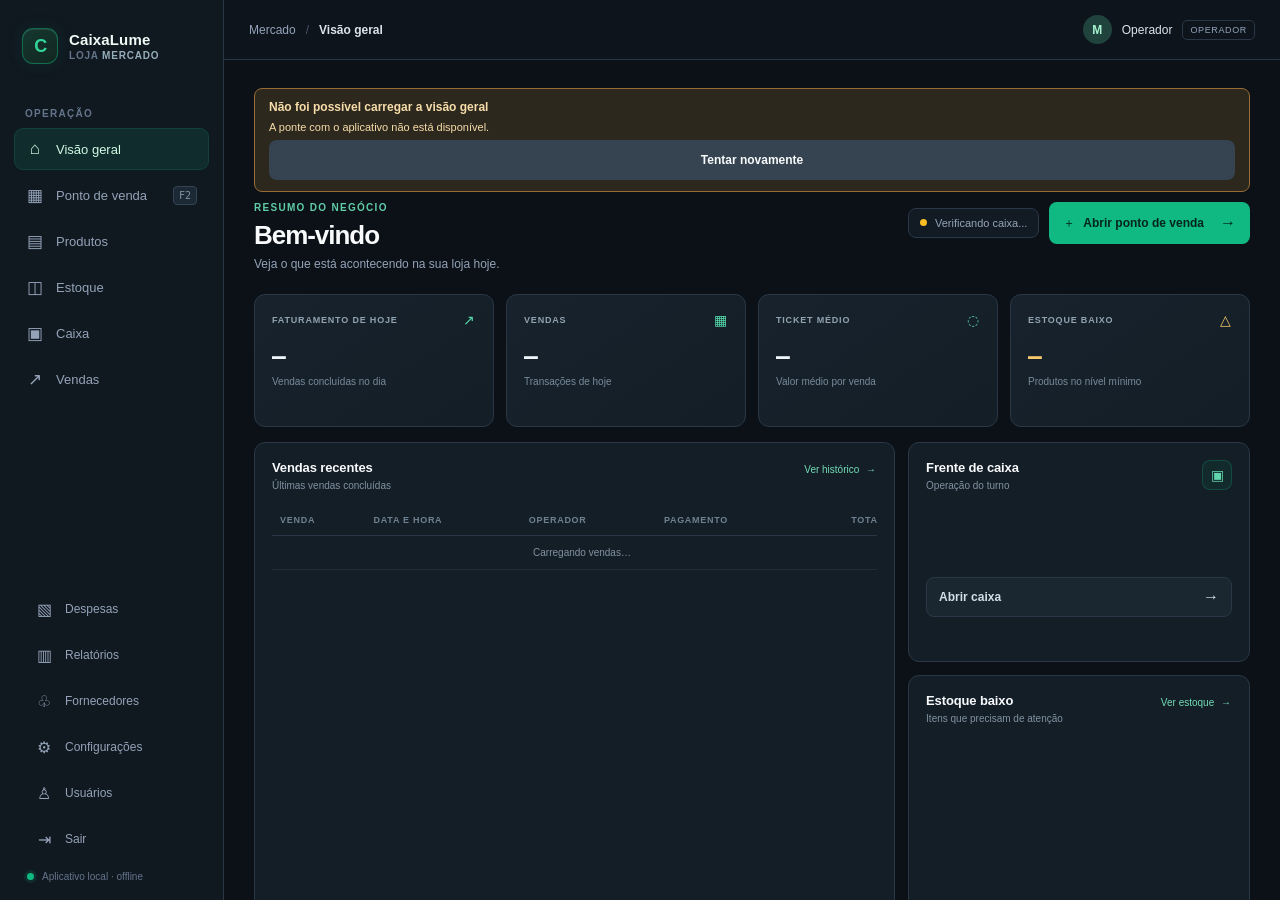
==== commit c31a7114: "Padroniza CaixaLume e preserva melhorias de seguranca, operacao e gestao" ====
--- a/Web/home.html
+++ b/Web/home.html
@@ -7,6 +7,7 @@
     <title>Mercado · Visão geral</title>
     <link rel="stylesheet" href="./styles.css" />
     <link rel="stylesheet" href="./home.css" />
+      <link rel="stylesheet" href="./ui.css" />
   </head>
   <body>
     <div class="app-shell">
@@ -20,6 +21,7 @@
           <button class="nav-item" data-module="stock" type="button"><span class="nav-icon">◫</span><span>Estoque</span></button>
           <button class="nav-item" data-module="cash" type="button"><span class="nav-icon">▣</span><span>Caixa</span></button>
           <button class="nav-item" data-module="sales" type="button"><span class="nav-icon">↗</span><span>Vendas</span></button>
+        <button class="nav-item" data-module="invoices" type="button" aria-label="Notas fiscais" title="Notas fiscais" hidden disabled><span class="nav-icon" aria-hidden="true">▣</span><span>Notas fiscais</span></button>
         </nav>
         <div class="sidebar-bottom">
           <button class="nav-item" data-module="expenses" type="button"><span class="nav-icon">▧</span><span>Despesas</span></button>
@@ -61,6 +63,7 @@
       </main>
     </div>
     <div class="toast-region" id="toast-region" role="status" aria-live="polite"></div>
-    <script src="./bridge.js" defer></script><script src="./ui.js" defer></script><script src="./home.js" defer></script>
+    <script src="./bridge.js" defer></script><script src="./ui-input.js" defer></script>
+    <script src="./ui.js" defer></script><script src="./home.js" defer></script>
   </body>
 </html>
--- a/Web/ui.css
+++ b/Web/ui.css
@@ -0,0 +1,25 @@
+/* Shared CaixaLume controls: responsive, keyboard accessible, same identity. */
+:focus-visible{outline:2px solid var(--green,#10b981);outline-offset:3px}
+button,input,select,textarea{font:inherit}button{touch-action:manipulation}
+.button{min-height:40px;height:auto;padding:10px 14px;white-space:normal;line-height:1.35;text-align:center}
+.button:disabled{cursor:not-allowed}input,select,textarea{max-width:100%}
+input[inputmode=decimal],input[data-places]{font-variant-numeric:tabular-nums}
+.modal,.module-dialog{max-width:calc(100vw - 24px);max-height:calc(100dvh - 24px);overflow:auto}
+.modal-card{min-width:0;max-height:calc(100dvh - 28px);overflow:auto}
+.modal-description,.form-error,.dialog-error{overflow-wrap:anywhere;line-height:1.5}
+.modal-header{gap:12px}.modal-header h2{min-width:0;overflow-wrap:anywhere}
+.modal-header>.icon-button{flex-shrink:0}.icon-button{min-width:34px;min-height:34px}
+.ui-confirm{width:min(480px,calc(100vw - 24px));padding:0;border:1px solid var(--border,#293746);border-radius:12px;background:var(--surface,#17212b);color:var(--text,#f8fafc)}
+.ui-confirm h2{font-size:20px;margin-top:0}.ui-confirm-actions{display:flex;justify-content:flex-end;gap:10px;margin-top:24px;flex-wrap:wrap}
+.ui-confirm::backdrop{background:rgba(2,7,12,.76)}.ui-confirm .modal-card{padding:24px}
+.toast-region{max-height:calc(100dvh - 90px);overflow:auto}.toast{pointer-events:auto;overflow-wrap:anywhere}
+.sidebar{overflow-y:auto;scrollbar-width:thin}.module-view{overflow:auto;gap:12px}.module-heading{flex-wrap:wrap}.module-heading>div{min-width:0}
+.module-card{flex:1 0 260px}.module-row-actions{flex-shrink:0;min-height:56px}.module-toolbar>*{max-width:100%}
+.module-card-heading{height:auto;min-height:50px;padding:12px 16px;gap:10px;flex-wrap:wrap}
+.module-table-wrap th{z-index:1}.module-table-wrap tr:focus-visible{outline-offset:-2px}
+.product-grid img{aspect-ratio:1;object-fit:contain}.product-grid{scrollbar-gutter:stable}
+.catalog-toolbar{min-height:42px;flex-shrink:0}.cart-footer{position:relative}.payment-methods{min-width:0}
+@media(max-width:1100px){.module-view,.reports-view,.products-view{padding:18px}.heading-buttons{flex-wrap:wrap}.page-heading{gap:10px}}
+@media(max-height:760px) and (min-width:761px){.sidebar{padding-top:12px}.brand{margin-bottom:16px}.nav-item{height:36px;flex-shrink:0}.sidebar-bottom{padding-top:8px}.catalog-panel{padding-top:14px}.page-heading{margin-bottom:12px}.cart-panel{padding-top:14px}.cart-heading{padding-bottom:10px}.cart-footer{padding-top:8px}.adjustment-button{min-height:32px;padding:5px 8px}.grand-total{margin-top:2px;padding:8px 0}.shortcut-hint{margin-top:4px}.cart-row{padding:9px 0}}
+@media(max-width:760px){.module-view{padding:14px;overflow:auto}.module-toolbar input[type=search]{min-width:0;width:100%}.dialog-fields{grid-template-columns:1fr}.module-metrics{grid-template-columns:repeat(2,minmax(0,1fr))}.module-metric{padding:12px}.heading-buttons .button{flex:1}.cart-footer{position:sticky;bottom:0;z-index:2}.ui-confirm-actions .button{flex:1}.payment-option{min-height:44px}.module-dialog footer{flex-wrap:wrap}.module-dialog footer .button{flex:1}}
+@media(max-width:450px){.module-metrics{grid-template-columns:1fr}.page-heading{flex-wrap:wrap}.cart-list{max-height:40dvh}.topbar .role-badge{display:none}}
